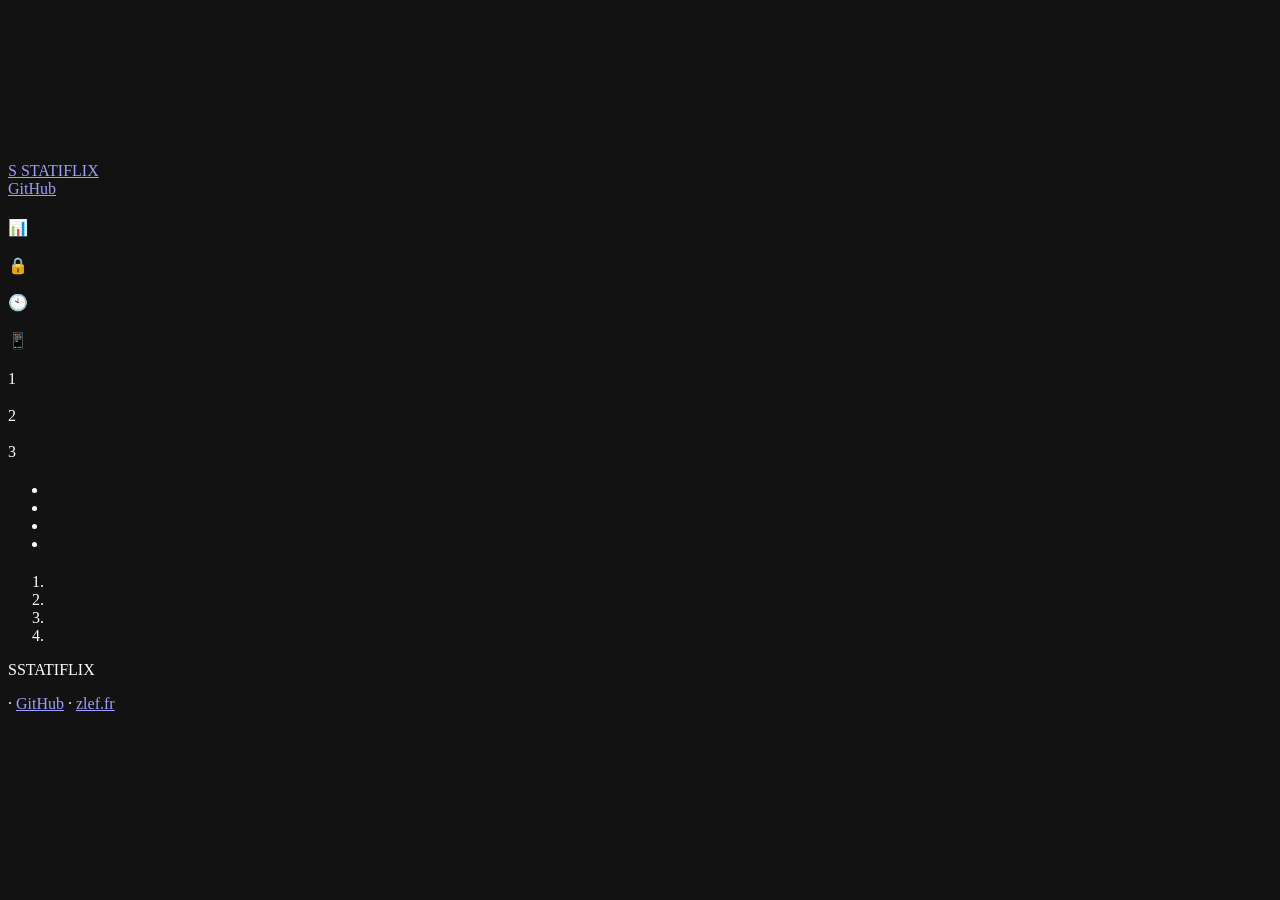
==== public/index.html @ 19a5715b "repo: move to zlef-fr org — update GitHub links to zlef-fr/statiflix Open-source projects belong und" ====
<!DOCTYPE html>
<html lang="en">
<head>
  <meta charset="utf-8">
  <!--zlef-seo-->
  <meta name="description" content="Statiflix turns your Netflix watch history into a private, Spotify-Wrapped-style dashboard — rewatches, abandoned shows, genres and when you really binge. 100% local, free, open source, with an end-to-end-encrypted mobile companion.">
  <meta name="robots" content="index, follow">
  <link rel="canonical" href="https://statiflix.zlef.fr/">
  <meta name="theme-color" content="#0b0b0f">
  <meta name="color-scheme" content="dark">
  <link rel="icon" href="https://assets.zlef.fr/favicon.svg" type="image/svg+xml">
  <link rel="icon" href="https://assets.zlef.fr/favicon.ico" sizes="any">
  <link rel="apple-touch-icon" href="https://assets.zlef.fr/apple-touch-icon.png">
  <link rel="manifest" href="https://assets.zlef.fr/site.webmanifest">
  <meta property="og:type" content="website">
  <meta property="og:site_name" content="ZLEF">
  <meta property="og:title" content="Statiflix — Your Netflix Viewing, Quantified">
  <meta property="og:description" content="A private, Wrapped-style dashboard for your Netflix history — rewatches, abandoned shows, genres, binge patterns. 100% local, free & open source.">
  <meta property="og:url" content="https://statiflix.zlef.fr/">
  <meta property="og:image" content="https://assets.zlef.fr/og-default.png">
  <meta property="og:image:width" content="1200">
  <meta property="og:image:height" content="630">
  <meta property="og:locale" content="en">
  <meta name="twitter:card" content="summary_large_image">
  <meta name="twitter:title" content="Statiflix — Your Netflix Viewing, Quantified">
  <meta name="twitter:description" content="Spotify Wrapped for your streaming habits — private by design. Free & open source.">
  <meta name="twitter:image" content="https://assets.zlef.fr/og-default.png">
  <!--/zlef-seo-->
  <title>Statiflix — Your Netflix Viewing, Quantified</title>
  <link rel="stylesheet" href="https://da.zlef.fr/tokens.css">
  <link rel="stylesheet" href="styles.css">
</head>
<body>
  <canvas id="zl-particles"></canvas>

  <header class="bar">
    <a class="brand" href="/">
      <span class="mark">S</span>
      <span class="word">STATI<span class="x">FLIX</span></span>
    </a>
    <nav>
      <a href="#how" class="hide-sm" data-i18n="nav.how"></a>
      <a href="#privacy" class="hide-sm" data-i18n="nav.privacy"></a>
      <a href="https://github.com/zlef-fr/statiflix" class="hide-sm" target="_blank" rel="noopener">GitHub</a>
      <a href="#get" class="cta" data-i18n="nav.install"></a>
    </nav>
  </header>

  <main>
    <section class="hero shell">
      <div class="hero-copy">
        <div class="kicker"><span class="dot"></span><span data-i18n="hero.kicker"></span></div>
        <h1 data-i18n-html="hero.title"></h1>
        <p class="lead" data-i18n="hero.lead"></p>
        <div class="hero-cta">
          <a href="#get" class="btn primary" data-i18n="hero.cta"></a>
          <a href="#how" class="btn ghost" data-i18n="hero.cta2"></a>
        </div>
        <p class="micro" data-i18n="hero.micro"></p>
      </div>
      <div class="hero-art" id="heroArt"></div>
    </section>

    <section class="stats-strip shell">
      <div><b data-i18n="strip.s1n"></b><span data-i18n="strip.s1"></span></div>
      <div><b data-i18n="strip.s2n"></b><span data-i18n="strip.s2"></span></div>
      <div><b data-i18n="strip.s3n"></b><span data-i18n="strip.s3"></span></div>
      <div><b data-i18n="strip.s4n"></b><span data-i18n="strip.s4"></span></div>
    </section>

    <section class="features shell">
      <div class="feat">
        <div class="feat-ic">📊</div>
        <h3 data-i18n="feat.1t"></h3>
        <p data-i18n="feat.1b"></p>
      </div>
      <div class="feat">
        <div class="feat-ic">🔒</div>
        <h3 data-i18n="feat.2t"></h3>
        <p data-i18n="feat.2b"></p>
      </div>
      <div class="feat">
        <div class="feat-ic">🕙</div>
        <h3 data-i18n="feat.3t"></h3>
        <p data-i18n="feat.3b"></p>
      </div>
      <div class="feat">
        <div class="feat-ic">📱</div>
        <h3 data-i18n="feat.4t"></h3>
        <p data-i18n="feat.4b"></p>
      </div>
    </section>

    <section id="how" class="how shell">
      <h2 data-i18n="how.title"></h2>
      <div class="steps">
        <div class="step"><span class="num">1</span><h3 data-i18n="how.1t"></h3><p data-i18n="how.1b"></p></div>
        <div class="step"><span class="num">2</span><h3 data-i18n="how.2t"></h3><p data-i18n="how.2b"></p></div>
        <div class="step"><span class="num">3</span><h3 data-i18n="how.3t"></h3><p data-i18n="how.3b"></p></div>
      </div>
    </section>

    <section id="privacy" class="privacy shell">
      <div class="priv-card">
        <h2 data-i18n="priv.title"></h2>
        <p data-i18n="priv.lead"></p>
        <ul>
          <li data-i18n="priv.1"></li>
          <li data-i18n="priv.2"></li>
          <li data-i18n="priv.3"></li>
          <li data-i18n="priv.4"></li>
        </ul>
      </div>
    </section>

    <section id="get" class="get shell">
      <h2 data-i18n="get.title"></h2>
      <p data-i18n="get.lead"></p>
      <a href="/statiflix.zip" class="btn primary big" data-i18n="get.download"></a>
      <ol class="install">
        <li data-i18n-html="get.s1"></li>
        <li data-i18n-html="get.s2"></li>
        <li data-i18n-html="get.s3"></li>
        <li data-i18n-html="get.s4"></li>
      </ol>
    </section>
  </main>

  <footer class="foot shell">
    <div class="brand small"><span class="mark">S</span><span class="word">STATI<span class="x">FLIX</span></span></div>
    <p data-i18n="foot.made"></p>
    <p class="links">
      <a href="#privacy" data-i18n="nav.privacy"></a> ·
      <a href="https://github.com/zlef-fr/statiflix" target="_blank" rel="noopener">GitHub</a> ·
      <a href="https://projects.zlef.fr" target="_blank" rel="noopener">zlef.fr</a>
    </p>
  </footer>

  <script defer src="https://assets.zlef.fr/particles.js"></script>
  <script src="i18n-landing.js"></script>
</body>
</html>
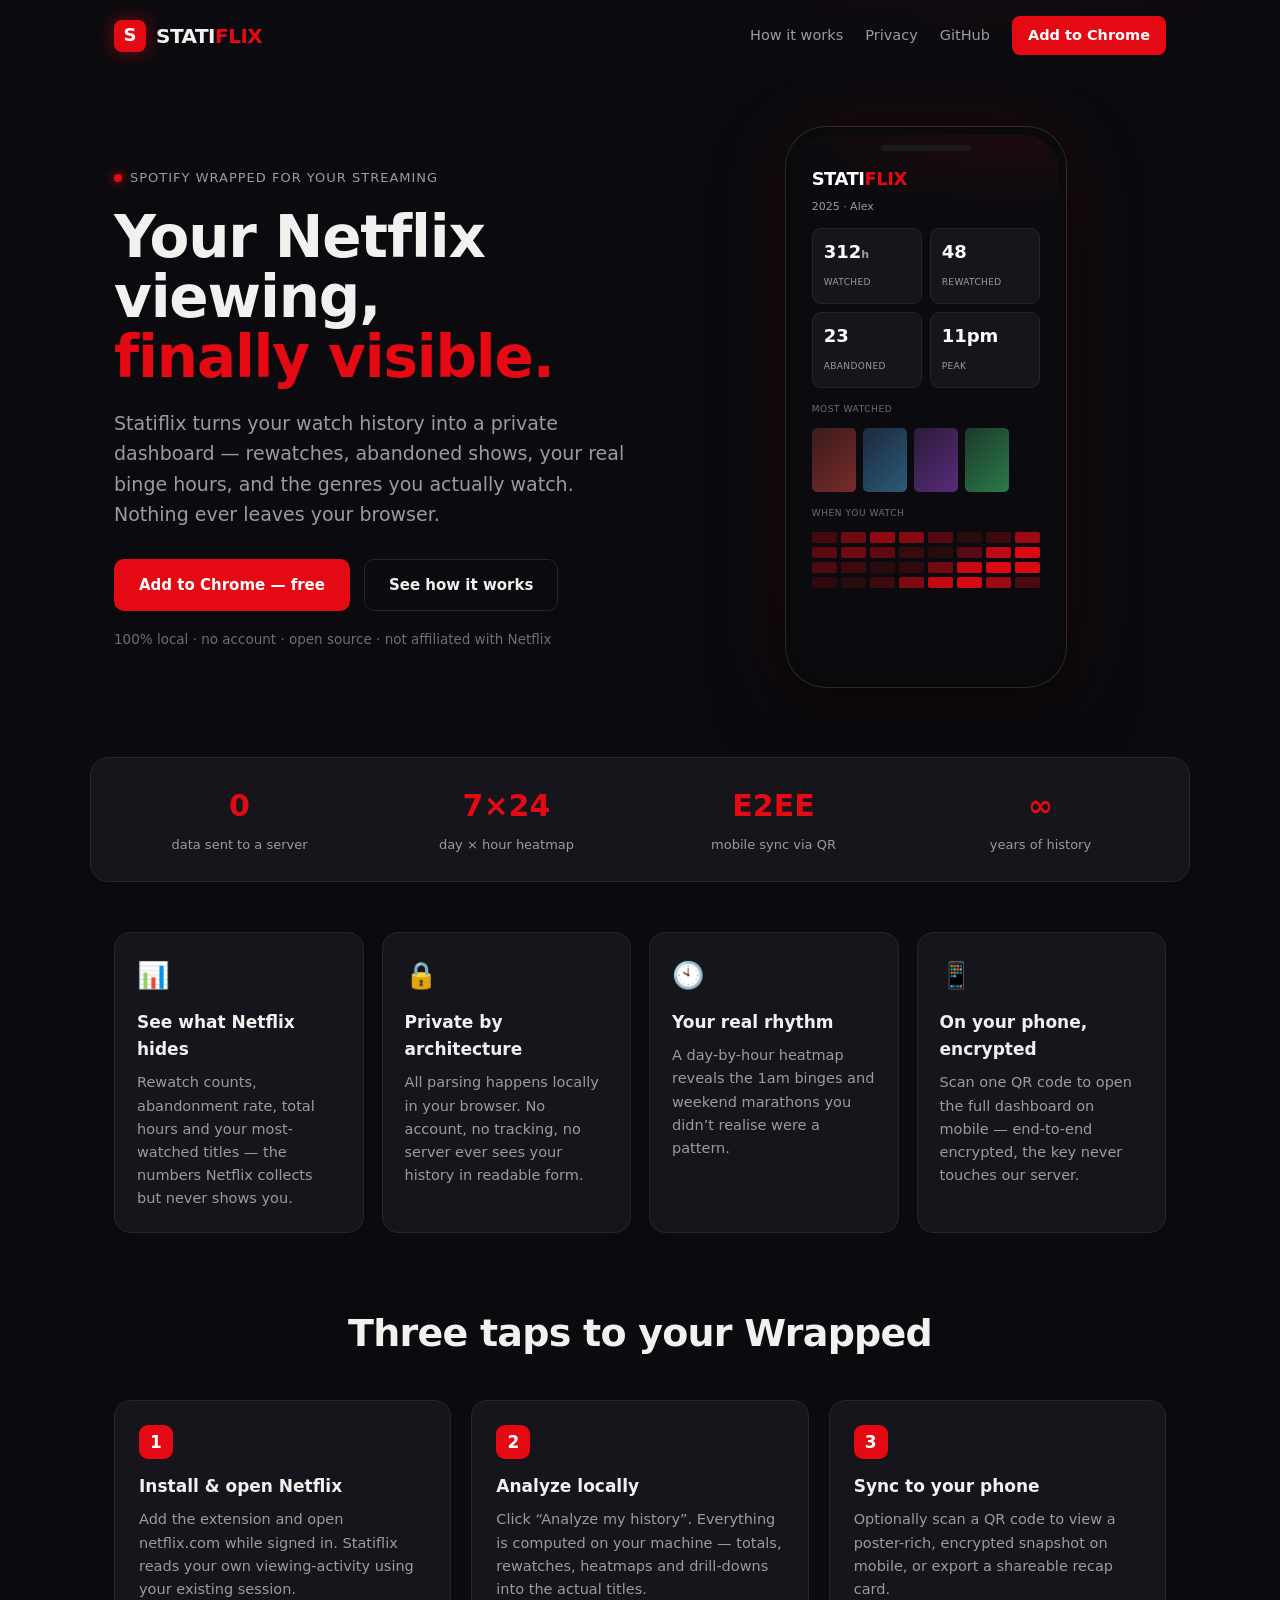
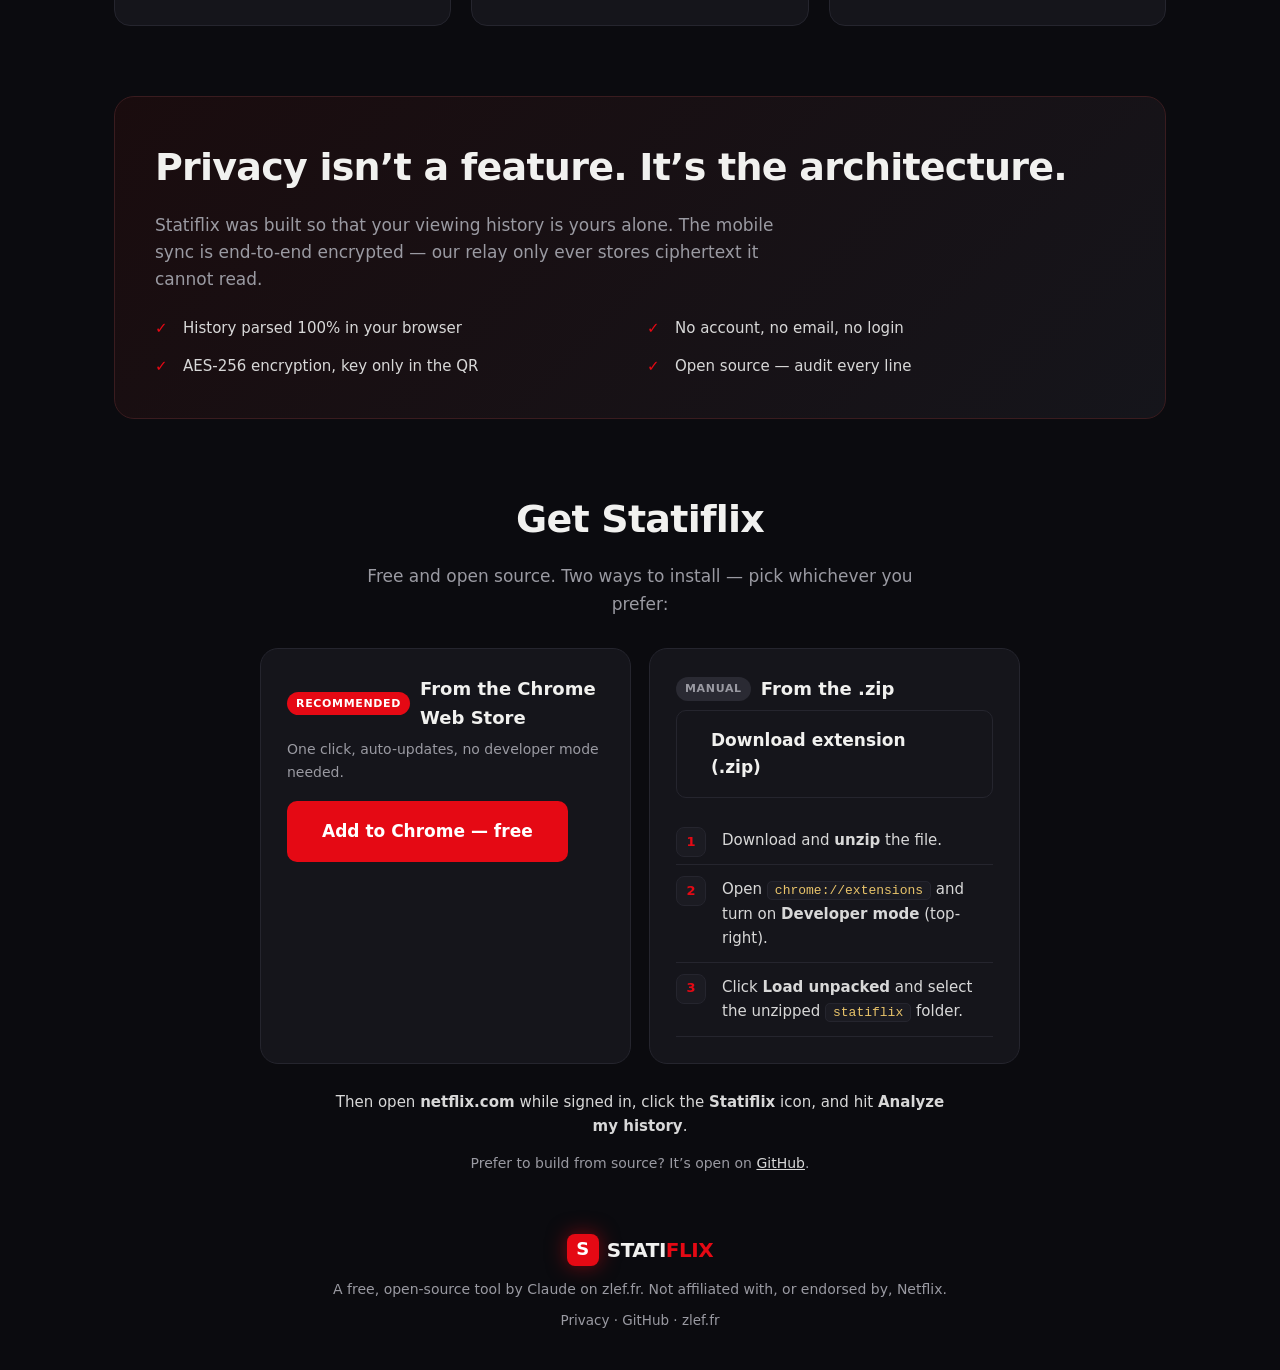
==== commit 5c17672a: "landing: show both install methods side by side (Chrome Web Store + .zip) The get section now presen" ====
--- a/public/index.html
+++ b/public/index.html
@@ -116,13 +116,30 @@
     <section id="get" class="get shell">
       <h2 data-i18n="get.title"></h2>
       <p data-i18n="get.lead"></p>
-      <a href="/statiflix.zip" class="btn primary big" data-i18n="get.download"></a>
-      <ol class="install">
-        <li data-i18n-html="get.s1"></li>
-        <li data-i18n-html="get.s2"></li>
-        <li data-i18n-html="get.s3"></li>
-        <li data-i18n-html="get.s4"></li>
-      </ol>
+      <div class="methods">
+        <div class="method">
+          <div class="method-head">
+            <span class="method-badge" data-i18n="get.m1badge"></span>
+            <h3 data-i18n="get.m1title"></h3>
+          </div>
+          <p class="method-sub" data-i18n="get.m1sub"></p>
+          <a href="https://chromewebstore.google.com/detail/statiflix-%E2%80%94-your-netflix/hjknckckeiiabgkcjgknkcnjnaflgidh" target="_blank" rel="noopener" class="btn primary big" data-i18n="get.m1cta"></a>
+        </div>
+        <div class="method">
+          <div class="method-head">
+            <span class="method-badge alt" data-i18n="get.m2badge"></span>
+            <h3 data-i18n="get.m2title"></h3>
+          </div>
+          <a href="/statiflix.zip" class="btn ghost big" data-i18n="get.m2cta"></a>
+          <ol class="install">
+            <li data-i18n-html="get.m2s1"></li>
+            <li data-i18n-html="get.m2s2"></li>
+            <li data-i18n-html="get.m2s3"></li>
+          </ol>
+        </div>
+      </div>
+      <p class="get-use" data-i18n-html="get.use"></p>
+      <p class="get-src" data-i18n-html="get.src"></p>
     </section>
   </main>
 
--- a/public/styles.css
+++ b/public/styles.css
@@ -0,0 +1,141 @@
+* { box-sizing: border-box; margin: 0; padding: 0; }
+:root {
+  --red: #E50914; --red-dim: #b3121a;
+  --bg: var(--zl-bg, #0b0b0f);
+  --text: var(--zl-text, #f1f1ef);
+  --muted: #9a9aa2; --dim: #6d6d75;
+  --panel: #15151b; --line: #25252e;
+}
+html { scroll-behavior: smooth; }
+body {
+  background: radial-gradient(1100px 560px at 78% -8%, #2a0a0d 0%, var(--bg) 52%);
+  color: var(--text);
+  font-family: system-ui, -apple-system, 'Segoe UI', Roboto, Helvetica, Arial, sans-serif;
+  font-size: 17px; line-height: 1.6; -webkit-font-smoothing: antialiased; overflow-x: hidden;
+}
+#zl-particles { position: fixed; inset: 0; z-index: 0; pointer-events: none; }
+.shell { position: relative; z-index: 1; max-width: 1100px; margin: 0 auto; padding: 0 24px; }
+a { color: inherit; }
+
+/* Bar */
+.bar {
+  position: sticky; top: 0; z-index: 10; display: flex; align-items: center;
+  padding: 16px 24px; max-width: 1100px; margin: 0 auto; backdrop-filter: blur(8px);
+}
+.brand { display: flex; align-items: center; gap: 10px; text-decoration: none; color: var(--text); }
+.brand.small { gap: 8px; }
+.mark { width: 32px; height: 32px; border-radius: 8px; background: var(--red); color: #fff; font-weight: 800;
+  font-size: 18px; display: flex; align-items: center; justify-content: center; box-shadow: 0 0 20px rgba(229,9,20,.5); }
+.word { font-weight: 800; font-size: 20px; letter-spacing: -.5px; }
+.word .x { color: var(--red); }
+.bar nav { margin-left: auto; display: flex; gap: 22px; align-items: center; }
+.bar nav a { color: var(--muted); text-decoration: none; font-size: 14.5px; }
+.bar nav a:hover { color: var(--text); }
+.bar nav a.cta { color: #fff; background: var(--red); padding: 8px 16px; border-radius: 8px; font-weight: 700; }
+.bar nav a.cta:hover { filter: brightness(1.1); }
+.lang { background: #1b1b22; color: var(--muted); border: 1px solid var(--line); border-radius: 7px; padding: 5px 8px; font-size: 13px; cursor: pointer; }
+@media (max-width: 720px) { .hide-sm { display: none !important; } }
+
+/* Hero */
+.hero { display: grid; grid-template-columns: 1.05fr 0.95fr; gap: 40px; align-items: center; padding-top: 56px; padding-bottom: 40px; }
+.kicker { display: inline-flex; align-items: center; gap: 8px; font-size: 13px; color: var(--muted); text-transform: uppercase; letter-spacing: 1px; margin-bottom: 18px; }
+.kicker .dot { width: 8px; height: 8px; border-radius: 50%; background: var(--red); box-shadow: 0 0 10px var(--red); }
+h1 { font-size: clamp(34px, 5.4vw, 58px); line-height: 1.04; letter-spacing: -.02em; font-weight: 800; }
+h1 .hl { color: var(--red); }
+.lead { color: var(--muted); font-size: 19px; margin-top: 20px; max-width: 540px; }
+.hero-cta { display: flex; gap: 14px; margin-top: 30px; flex-wrap: wrap; }
+.btn { display: inline-flex; align-items: center; justify-content: center; border-radius: 10px; padding: 13px 24px; font-size: 15px; font-weight: 700; text-decoration: none; cursor: pointer; border: 1px solid transparent; transition: filter .15s, background .15s, transform .15s; }
+.btn.primary { background: var(--red); color: #fff; }
+.btn.primary:hover { filter: brightness(1.1); transform: translateY(-1px); }
+.btn.ghost { background: transparent; border-color: var(--line); color: var(--text); }
+.btn.ghost:hover { background: #1b1b22; }
+.btn.big { padding: 16px 34px; font-size: 17px; }
+.micro { margin-top: 18px; font-size: 13.5px; color: var(--dim); }
+
+/* Hero art (rendered by JS) */
+.hero-art { display: flex; justify-content: center; }
+.phone { width: 280px; height: 560px; background: #000; border: 8px solid #0a0a0a; border-radius: 40px; box-shadow: 0 0 0 1px #2a2a2a, 0 30px 70px rgba(0,0,0,.6), 0 0 80px rgba(229,9,20,.12); position: relative; overflow: hidden; }
+.notch { position: absolute; top: 10px; left: 50%; transform: translateX(-50%); width: 90px; height: 6px; background: #1a1a1a; border-radius: 4px; z-index: 2; }
+.screen { padding: 30px 18px 18px; height: 100%; display: flex; flex-direction: column; gap: 12px; background: radial-gradient(400px 220px at 80% -10%, #2a0a0d, #0b0b0f 60%); }
+.p-brand { color: #fff; font-weight: 800; font-size: 18px; letter-spacing: -.5px; }
+.p-brand span { color: var(--red); }
+.p-sub { color: var(--muted); font-size: 11px; margin-top: -8px; }
+.p-kpis { display: grid; grid-template-columns: 1fr 1fr; gap: 8px; }
+.p-kpis div { background: #15151b; border: 1px solid #23232b; border-radius: 9px; padding: 9px 11px; }
+.p-kpis b { display: block; font-size: 18px; font-weight: 800; color: #fff; }
+.p-kpis b i { font-size: 11px; color: var(--muted); font-style: normal; }
+.p-kpis span { font-size: 9px; color: var(--muted); text-transform: uppercase; letter-spacing: .4px; }
+.p-label { color: var(--dim); font-size: 9px; text-transform: uppercase; letter-spacing: .6px; margin-top: 2px; }
+.p-rail { display: flex; gap: 7px; }
+.p-poster { width: 44px; height: 64px; border-radius: 5px; flex-shrink: 0; }
+.p-heat { display: flex; flex-direction: column; gap: 4px; }
+.p-heat-row { display: flex; gap: 4px; }
+.p-heat-row i { flex: 1; height: 11px; border-radius: 2px; }
+
+/* Stats strip */
+.stats-strip { display: grid; grid-template-columns: repeat(4, 1fr); gap: 18px; margin: 30px auto; padding: 24px; background: var(--panel); border: 1px solid var(--line); border-radius: 18px; }
+.stats-strip div { text-align: center; }
+.stats-strip b { display: block; font-size: 30px; font-weight: 800; color: var(--red); }
+.stats-strip span { font-size: 13px; color: var(--muted); }
+
+/* Features */
+.features { display: grid; grid-template-columns: repeat(4, 1fr); gap: 18px; margin: 50px auto; }
+.feat { background: var(--panel); border: 1px solid var(--line); border-radius: 16px; padding: 22px; }
+.feat-ic { font-size: 26px; margin-bottom: 12px; }
+.feat h3 { font-size: 17px; margin-bottom: 8px; }
+.feat p { color: var(--muted); font-size: 14.5px; }
+
+/* How */
+.how { margin: 70px auto; text-align: center; }
+.how h2, .privacy h2, .get h2 { font-size: clamp(26px, 4vw, 38px); font-weight: 800; letter-spacing: -.02em; }
+.steps { display: grid; grid-template-columns: repeat(3, 1fr); gap: 20px; margin-top: 36px; text-align: left; }
+.step { background: var(--panel); border: 1px solid var(--line); border-radius: 16px; padding: 24px; position: relative; }
+.step .num { display: inline-flex; align-items: center; justify-content: center; width: 34px; height: 34px; border-radius: 9px; background: var(--red); color: #fff; font-weight: 800; margin-bottom: 14px; }
+.step h3 { font-size: 17px; margin-bottom: 8px; }
+.step p { color: var(--muted); font-size: 14.5px; }
+
+/* Privacy */
+.privacy { margin: 70px auto; }
+.priv-card { background: linear-gradient(135deg, #1a0c0e, var(--panel)); border: 1px solid #3a1c1f; border-radius: 20px; padding: 40px; }
+.priv-card h2 { margin-bottom: 14px; }
+.priv-card > p { color: var(--muted); max-width: 640px; }
+.priv-card ul { list-style: none; margin-top: 22px; display: grid; grid-template-columns: 1fr 1fr; gap: 14px; }
+.priv-card li { position: relative; padding-left: 28px; color: #d8d8d8; font-size: 15px; }
+.priv-card li::before { content: "✓"; position: absolute; left: 0; color: var(--red); font-weight: 800; }
+
+/* Get */
+.get { margin: 70px auto 40px; text-align: center; }
+.get > p { color: var(--muted); margin: 14px auto 26px; max-width: 560px; }
+.methods { display: grid; grid-template-columns: 1fr 1fr; gap: 18px; max-width: 760px; margin: 30px auto 0; text-align: left; }
+.method { background: var(--panel); border: 1px solid var(--line); border-radius: 18px; padding: 26px; display: flex; flex-direction: column; }
+.method-head { display: flex; align-items: center; gap: 10px; margin-bottom: 6px; }
+.method-head h3 { font-size: 18px; }
+.method-badge { font-size: 11px; font-weight: 700; text-transform: uppercase; letter-spacing: .06em; color: #fff; background: var(--red); padding: 3px 9px; border-radius: 999px; }
+.method-badge.alt { background: #2a2a33; color: var(--muted); }
+.method-sub { color: var(--muted); font-size: 14px; margin: 0 0 18px; }
+.method .btn { align-self: flex-start; }
+.method .install { margin-top: 18px; }
+.get .get-use { margin: 26px auto 0; color: #d8d8d8; font-size: 15px; max-width: 620px; }
+@media (max-width: 640px) { .methods { grid-template-columns: 1fr; } }
+.install { list-style: none; counter-reset: s; max-width: 560px; margin: 34px auto 0; text-align: left; }
+.install li { counter-increment: s; position: relative; padding: 12px 0 12px 46px; border-bottom: 1px solid var(--line); color: #d8d8d8; font-size: 15px; }
+.install li::before { content: counter(s); position: absolute; left: 0; top: 11px; width: 28px; height: 28px; border-radius: 8px; background: #1b1b22; border: 1px solid var(--line); display: flex; align-items: center; justify-content: center; font-weight: 700; font-size: 13px; color: var(--red); }
+.install code { background: #1b1b22; border: 1px solid var(--line); padding: 1px 7px; border-radius: 5px; font-size: 13px; color: #e9c46a; }
+.get-src { margin: 22px auto 0; color: var(--muted); font-size: 14px; }
+.get-src a { color: #d8d8d8; }
+
+/* Footer */
+.foot { margin: 60px auto 40px; text-align: center; color: var(--muted); }
+.foot .brand { justify-content: center; margin-bottom: 12px; }
+.foot p { font-size: 14px; }
+.foot .links { margin-top: 10px; font-size: 13.5px; }
+.foot a { color: var(--muted); text-decoration: none; }
+.foot a:hover { color: var(--text); }
+
+@media (max-width: 880px) {
+  .hero { grid-template-columns: 1fr; }
+  .hero-art { order: -1; }
+  .stats-strip, .features { grid-template-columns: 1fr 1fr; }
+  .steps { grid-template-columns: 1fr; }
+  .priv-card ul { grid-template-columns: 1fr; }
+}
